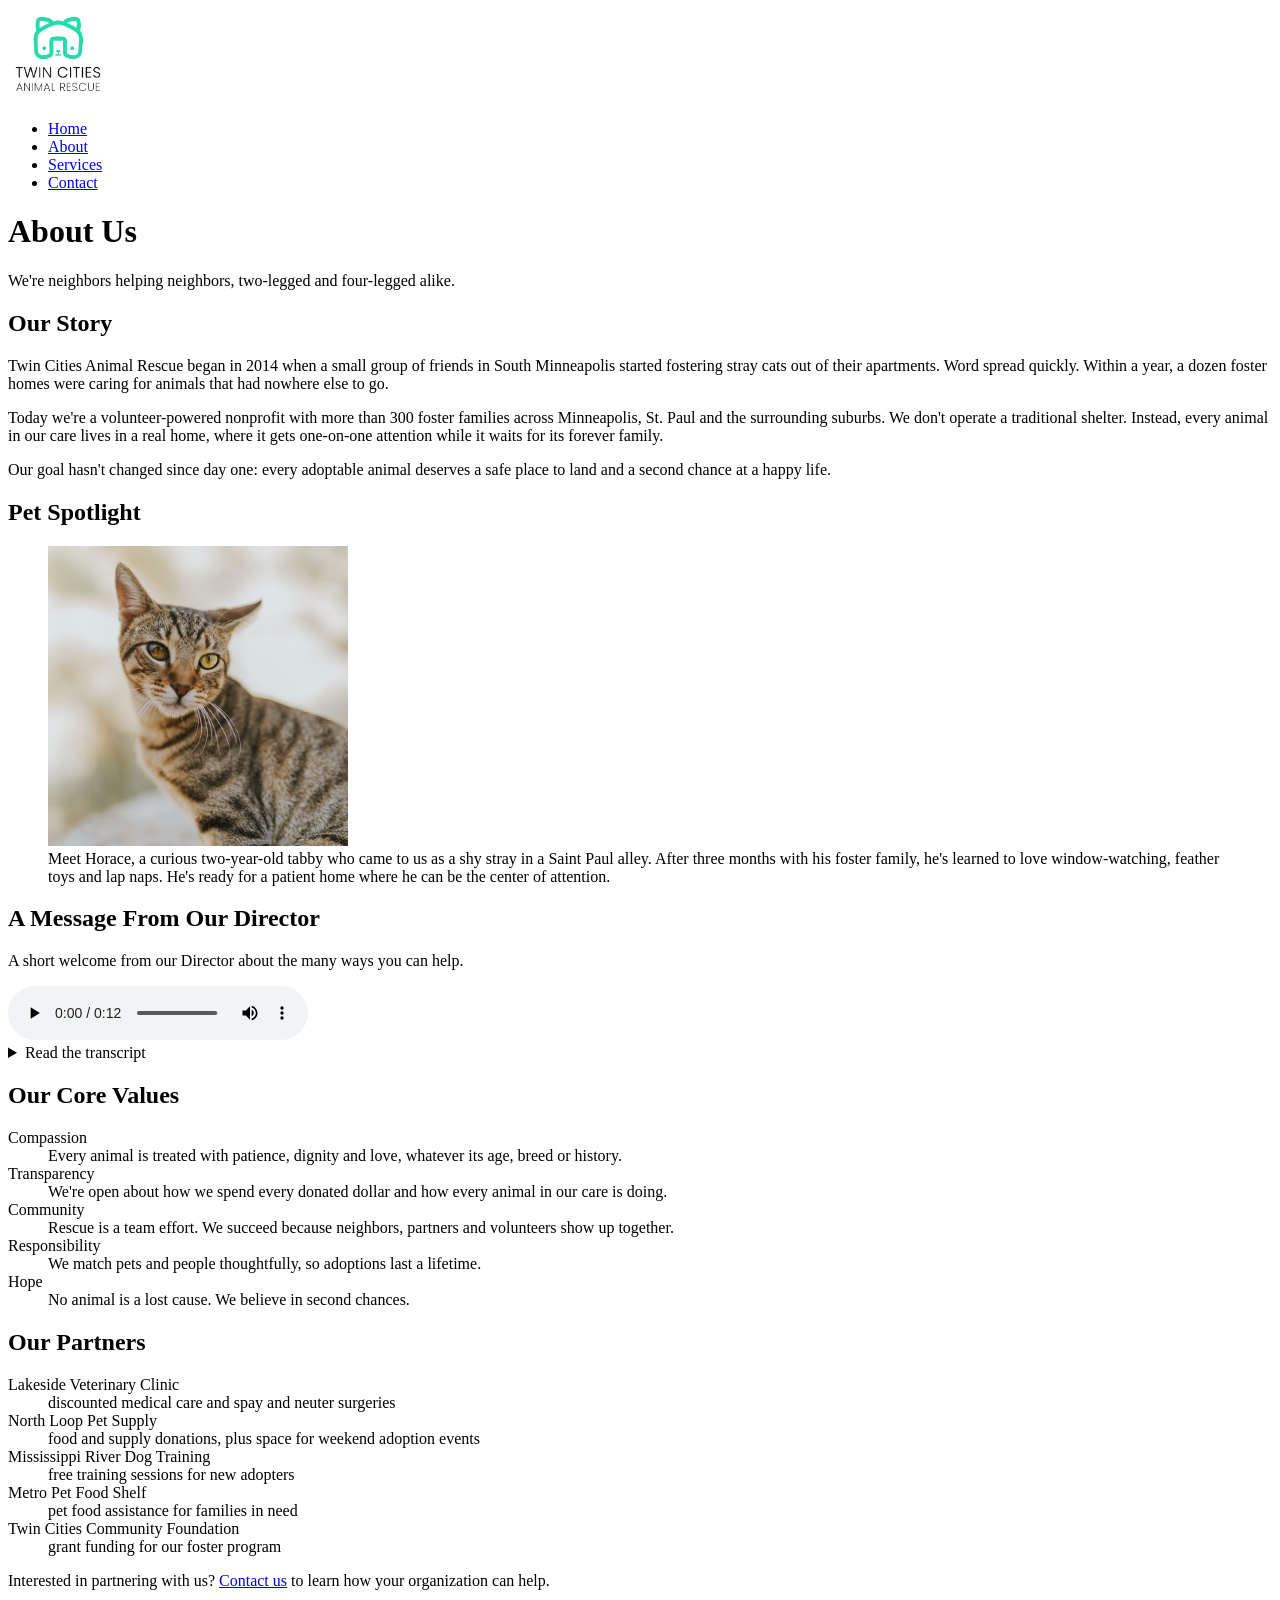
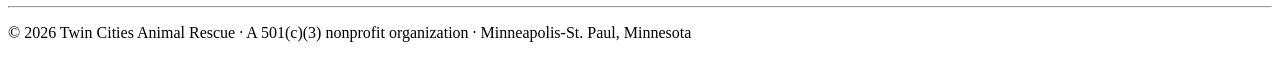
==== about.html @ 7f37abe1 "Touchstone Task 2: finished HTML-only site" ====
<!DOCTYPE html>
<html lang="en">
    <head>
        <meta charset="UTF-8">
        <meta name="viewport" content="width=device-width, initial-scale=1.0">
        <title>Twin Cities Animal Rescue | About</title> 
    </head>
    <body>
        <header>
            <img src="images/rescue-logo_c.png" alt="Twin Cities Animal Rescue Logo" width="100" height="92">
            <nav aria-label="Primary">
                <ul>
                    <li><a href="index.html">Home</a></li>
                    <li><a href="about.html" aria-current="page">About</a></li>
                    <li><a href="services.html">Services</a></li>
                    <li><a href="contact.html">Contact</a></li>
                </ul>
            </nav>
        </header>
        <main>
            <h1>About Us</h1>
            <p>We're neighbors helping neighbors, two-legged and four-legged alike.</p>
            <section>
                <h2>Our Story</h2>
                <p>Twin Cities Animal Rescue began in 2014 when a small group of friends in South Minneapolis started fostering stray cats out of their apartments. Word spread quickly. Within a year, a dozen foster homes were caring for animals that had nowhere else to go.</p>
                <p>Today we're a volunteer-powered nonprofit with more than 300 foster families across Minneapolis, St. Paul and the surrounding suburbs. We don't operate a traditional shelter. Instead, every animal in our care lives in a real home, where it gets one-on-one attention while it waits for its forever family.</p>
                <p>Our goal hasn't changed since day one: every adoptable animal deserves a safe place to land and a second chance at a happy life.</p>
            </section>
            <section>
                <h2>Pet Spotlight</h2>
                <figure>
                    <img src="images/rescue-pet-spotlight_c.png"
                    alt="an adorably mischievous looking young male tabby poses for the camera"
                    width="300"
                    height="300">
                    <figcaption>Meet Horace, a curious two-year-old tabby who came to us as a shy stray in a Saint Paul alley. After three months with his foster family, he's learned to love window-watching, feather toys and lap naps. He's ready for a patient home where he can be the center of attention.</figcaption>
                </figure>
            </section>
            <section>
                <h2>A Message From Our Director</h2>
                <p>A short welcome from our Director about the many ways you can help.</p>
                <audio
                    src="assets/audio/rescue-message_c.mp3"
                    controls
                    preload="metadata">
                    Your browser does not support the audio element.
                    If you wish to hear the director's message please <a href="assets/audio/rescue-message_c.mp3" download>download the audio (MP3 292KB)</a>.
                </audio>
                <details>
                    <summary>Read the transcript</summary>
                    <p><strong>Director:</strong> Every animal deserves a loving home. Whether you want to adopt, foster, or volunteer, there's a place for you here. Let's find the perfect match.</p>
                </details>
            </section>
            <section>
                <h2>Our Core Values</h2>
                <dl>
                    <dt>Compassion</dt>
                    <dd>Every animal is treated with patience, dignity and love, whatever its age, breed or history.</dd>
                    <dt>Transparency</dt>
                    <dd>We're open about how we spend every donated dollar and how every animal in our care is doing.</dd>
                    <dt>Community</dt>
                    <dd>Rescue is a team effort. We succeed because neighbors, partners and volunteers show up together.</dd>
                    <dt>Responsibility</dt>
                    <dd>We match pets and people thoughtfully, so adoptions last a lifetime.</dd>
                    <dt>Hope</dt>
                    <dd>No animal is a lost cause. We believe in second chances.</dd>
                </dl>
            </section>
            <section>
                <h2>Our Partners</h2>
                <dl>
                    <dt>Lakeside Veterinary Clinic</dt>
                    <dd>discounted medical care and spay and neuter surgeries</dd>
                    <dt>North Loop Pet Supply</dt>
                    <dd>food and supply donations, plus space for weekend adoption events</dd>
                    <dt>Mississippi River Dog Training</dt>
                    <dd>free training sessions for new adopters</dd>
                    <dt>Metro Pet Food Shelf</dt>
                    <dd>pet food assistance for families in need</dd>
                    <dt>Twin Cities Community Foundation</dt>
                    <dd>grant funding for our foster program</dd>
                </dl>
                <p>Interested in partnering with us? <a href="contact.html">Contact us</a> to learn how your organization can help.</p>
            </section>
        </main>
        <footer>
            <hr>
            <p>&copy; 2026 Twin Cities Animal Rescue · A 501(c)(3) nonprofit organization · Minneapolis-St. Paul, Minnesota</p>
        </footer>
    </body>
</html>
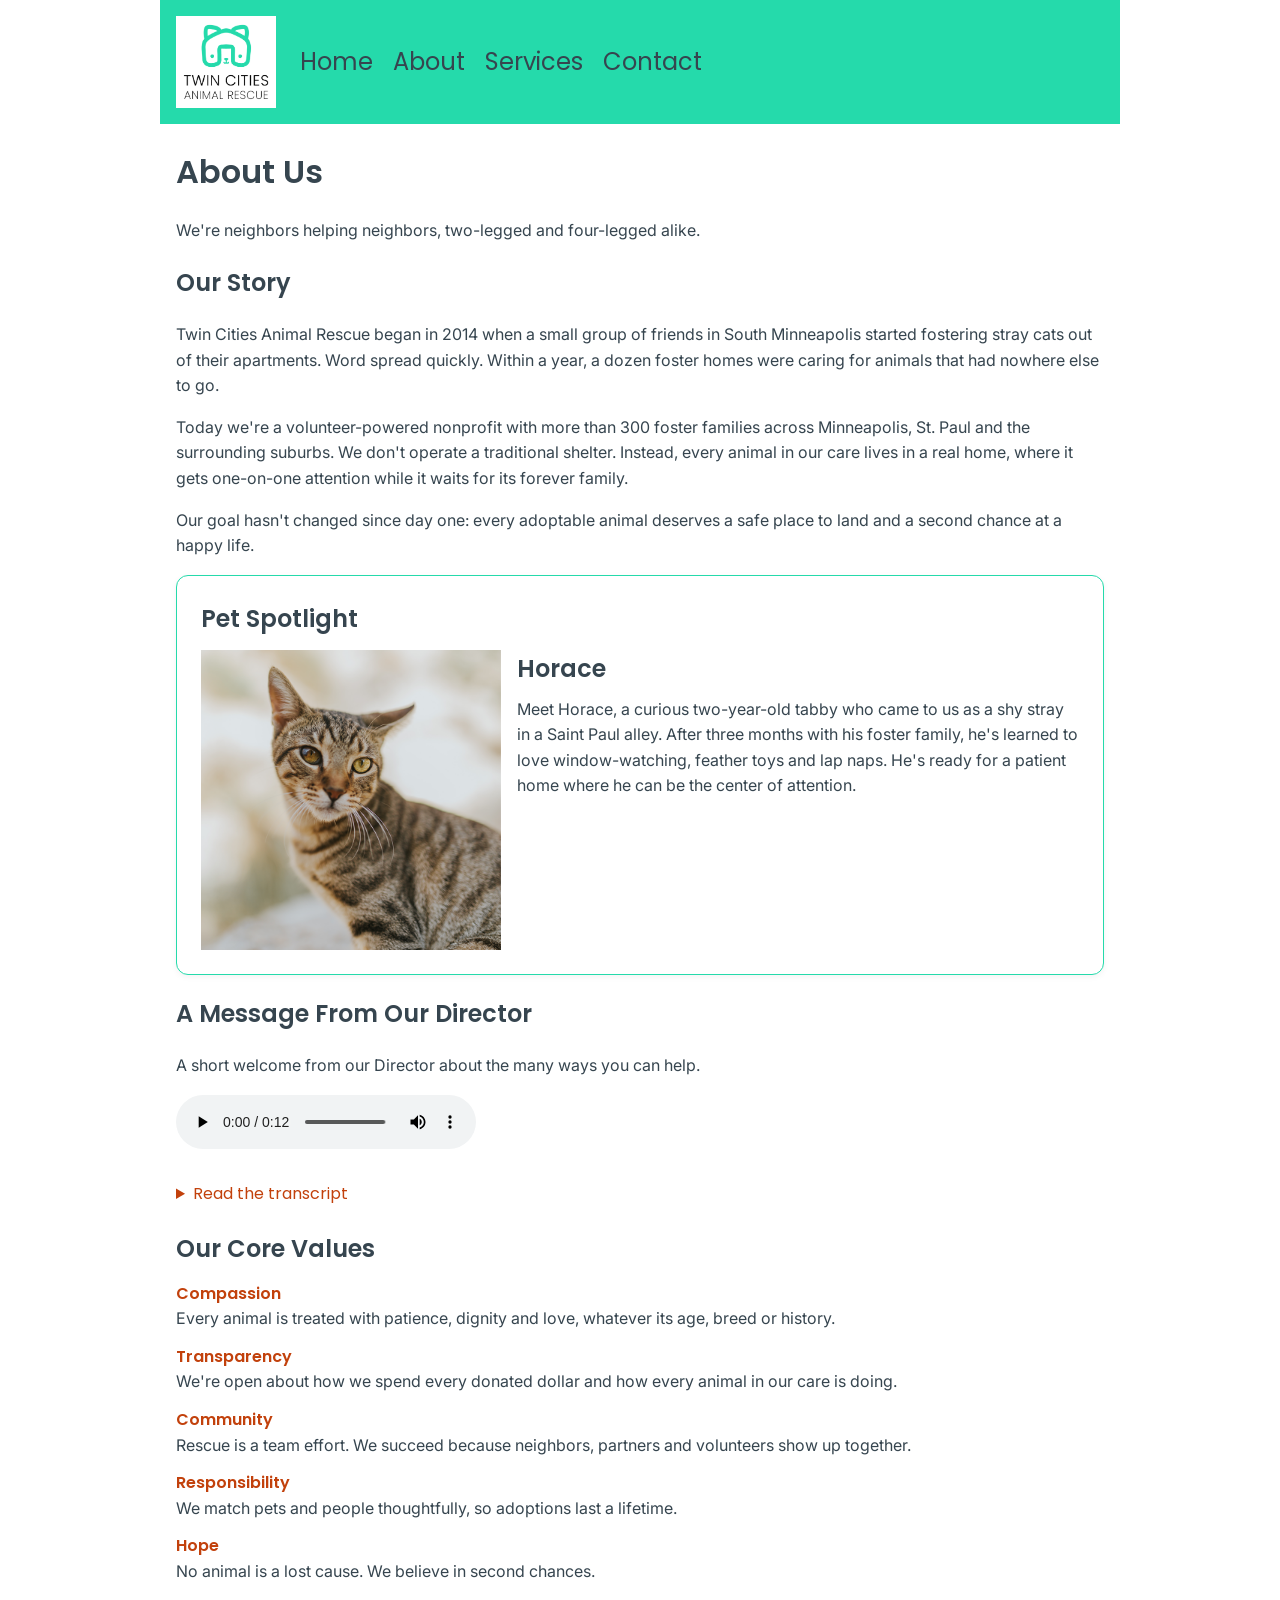
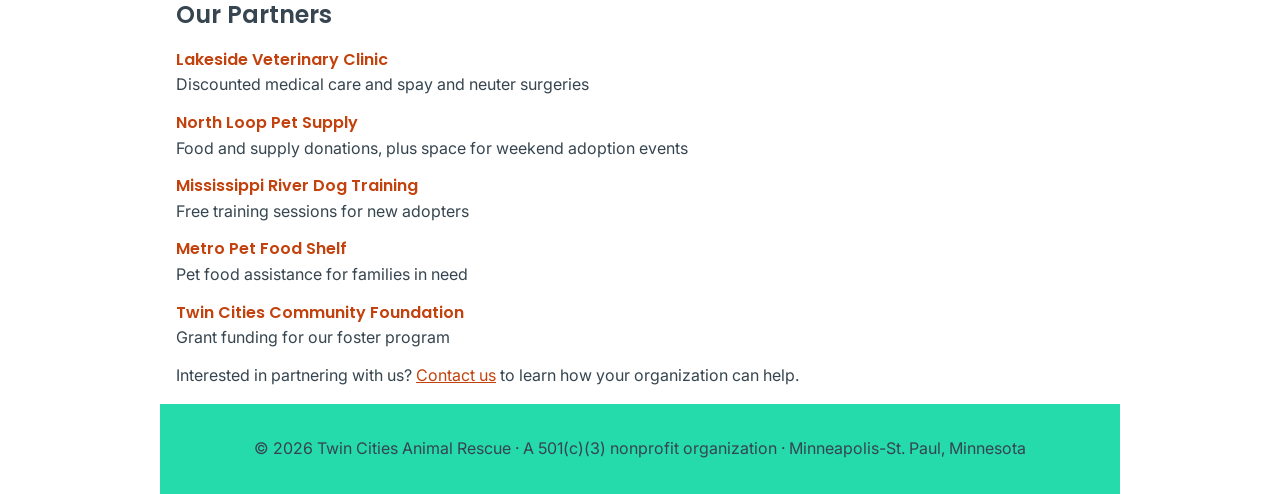
==== commit 6e8f0008: "Add CSS to the site" ====
--- a/about.html
+++ b/about.html
@@ -4,11 +4,15 @@
         <meta charset="UTF-8">
         <meta name="viewport" content="width=device-width, initial-scale=1.0">
         <title>Twin Cities Animal Rescue | About</title> 
+        <link rel="preconnect" href="https://fonts.googleapis.com">
+        <link rel="preconnect" href="https://fonts.gstatic.com" crossorigin>
+        <link href="https://fonts.googleapis.com/css2?family=Poppins:wght@400;600&family=Inter:opsz,wght@14..32,100..900&display=swap" rel="stylesheet">
+        <link rel="stylesheet" href="css/styles.css">
     </head>
     <body>
         <header>
             <img src="images/rescue-logo_c.png" alt="Twin Cities Animal Rescue Logo" width="100" height="92">
-            <nav aria-label="Primary">
+            <nav class="primary-nav" aria-label="Primary">
                 <ul>
                     <li><a href="index.html">Home</a></li>
                     <li><a href="about.html" aria-current="page">About</a></li>
@@ -26,14 +30,17 @@
                 <p>Today we're a volunteer-powered nonprofit with more than 300 foster families across Minneapolis, St. Paul and the surrounding suburbs. We don't operate a traditional shelter. Instead, every animal in our care lives in a real home, where it gets one-on-one attention while it waits for its forever family.</p>
                 <p>Our goal hasn't changed since day one: every adoptable animal deserves a safe place to land and a second chance at a happy life.</p>
             </section>
-            <section>
+            <section class="feature card">
                 <h2>Pet Spotlight</h2>
-                <figure>
+                <figure class="spotlight">
                     <img src="images/rescue-pet-spotlight_c.png"
                     alt="an adorably mischievous looking young male tabby poses for the camera"
                     width="300"
                     height="300">
-                    <figcaption>Meet Horace, a curious two-year-old tabby who came to us as a shy stray in a Saint Paul alley. After three months with his foster family, he's learned to love window-watching, feather toys and lap naps. He's ready for a patient home where he can be the center of attention.</figcaption>
+                    <figcaption>
+                        <h3>Horace</h3>
+                        <p>Meet Horace, a curious two-year-old tabby who came to us as a shy stray in a Saint Paul alley. After three months with his foster family, he's learned to love window-watching, feather toys and lap naps. He's ready for a patient home where he can be the center of attention.</p>
+                    </figcaption>
                 </figure>
             </section>
             <section>
@@ -46,12 +53,12 @@
                     Your browser does not support the audio element.
                     If you wish to hear the director's message please <a href="assets/audio/rescue-message_c.mp3" download>download the audio (MP3 292KB)</a>.
                 </audio>
-                <details>
+                <details class="transcript">
                     <summary>Read the transcript</summary>
                     <p><strong>Director:</strong> Every animal deserves a loving home. Whether you want to adopt, foster, or volunteer, there's a place for you here. Let's find the perfect match.</p>
                 </details>
             </section>
-            <section>
+            <section class="feature">
                 <h2>Our Core Values</h2>
                 <dl>
                     <dt>Compassion</dt>
@@ -66,25 +73,24 @@
                     <dd>No animal is a lost cause. We believe in second chances.</dd>
                 </dl>
             </section>
-            <section>
+            <section class="feature">
                 <h2>Our Partners</h2>
                 <dl>
                     <dt>Lakeside Veterinary Clinic</dt>
-                    <dd>discounted medical care and spay and neuter surgeries</dd>
+                    <dd>Discounted medical care and spay and neuter surgeries</dd>
                     <dt>North Loop Pet Supply</dt>
-                    <dd>food and supply donations, plus space for weekend adoption events</dd>
+                    <dd>Food and supply donations, plus space for weekend adoption events</dd>
                     <dt>Mississippi River Dog Training</dt>
-                    <dd>free training sessions for new adopters</dd>
+                    <dd>Free training sessions for new adopters</dd>
                     <dt>Metro Pet Food Shelf</dt>
-                    <dd>pet food assistance for families in need</dd>
+                    <dd>Pet food assistance for families in need</dd>
                     <dt>Twin Cities Community Foundation</dt>
-                    <dd>grant funding for our foster program</dd>
+                    <dd>Grant funding for our foster program</dd>
                 </dl>
                 <p>Interested in partnering with us? <a href="contact.html">Contact us</a> to learn how your organization can help.</p>
             </section>
         </main>
         <footer>
-            <hr>
             <p>&copy; 2026 Twin Cities Animal Rescue · A 501(c)(3) nonprofit organization · Minneapolis-St. Paul, Minnesota</p>
         </footer>
     </body>
--- a/css/styles.css
+++ b/css/styles.css
@@ -0,0 +1,437 @@
+:root {
+    --teal: #25DAAB;
+    --burnt-orange: #C2410C;
+    --white: #FFFFFF;
+    --charcoal: #36454F;
+    --font-heading: 'Poppins', Arial, Helvetica, sans-serif;
+    --font-body: 'Inter', Arial, Helvetica, sans-serif;
+}
+
+html {
+  box-sizing: border-box;
+}
+
+*, *::before, *::after {
+  box-sizing: inherit;
+}
+
+body {
+    background-color: var(--white);
+    color: var(--charcoal);
+    font-family: var(--font-body);
+    margin: 0;
+    line-height: 1.6;
+}
+
+main {
+    margin: 1rem;
+}
+
+footer {
+    display: flex;
+    flex-direction: column;
+    padding: 1rem;
+    background-color: var(--teal);
+    margin-top: 0.5rem;
+    text-align: center;
+}
+
+@media (min-width: 1024px) {
+    body {
+        max-width: 960px;
+        margin: auto;
+    }
+}
+
+header {
+    display: flex;
+    flex-direction: column;
+    align-items: center;
+    gap: 1.5rem;
+    padding: 1rem;
+    background-color: var(--teal);
+}
+
+@media (min-width: 768px) {
+    header {
+        flex-direction: row;
+    }
+}
+
+a {
+    color: var(--burnt-orange);
+}
+
+a:hover,
+a:focus-visible {
+    color: var(--charcoal);
+}
+
+.primary-nav ul {
+    display: flex;
+    flex-wrap: wrap;
+    align-items: center;
+    gap: 1.25rem;
+    list-style: none;
+    margin: 0;
+    padding: 0;
+}
+
+.primary-nav a {
+    display: block;
+    text-decoration: none;
+    color: var(--charcoal);
+    font-family: var(--font-heading);
+    font-weight: 400;
+}
+
+@media (min-width: 1024px) {
+    .primary-nav a {
+        font-size: 1.5em;
+    }
+}
+
+h1, h2, h3, h4, h5, h6 {
+    font-family: var(--font-heading);
+    font-weight: 600;
+}
+
+.hero img {
+    width: 100%;
+}
+
+img {
+    max-width: 100%; 
+    height: auto;
+}
+
+video {
+    width: 100%;
+    height: auto;
+}
+
+dl {
+    margin: 0 0 0.5rem 0;
+}
+
+dd {
+    margin: 0 0 0.75em 0;
+}
+
+dt {
+    font-family: var(--font-heading);
+    font-weight: 600;
+    color: var(--burnt-orange);
+}
+
+summary {
+    color: var(--burnt-orange);
+    font-family: var(--font-heading);
+    cursor: pointer;
+}
+
+.transcript {
+    margin: 1.5em 0;
+}
+
+.transcript strong {
+    color: var(--burnt-orange);
+}
+
+/* Cards */
+
+.card-list {
+    display: flex;
+    flex-wrap: wrap;
+    gap: 1.5rem;
+    list-style: none;
+    margin: 0;
+    padding: 0;
+}
+
+.card {
+    display: flex;
+    flex-direction: column;
+    background: var(--white);
+    border: 1px solid var(--teal);
+    border-radius: 12px;
+    padding: 1.5rem;
+    box-shadow: 0 2px 6px rgba(0, 0, 0, 0.05);
+}
+
+/* Call to Action List */
+
+.cta-card {
+    flex: 1 1 260px;
+    align-items: flex-start;
+}
+
+.cta-card:hover {
+    transform: translateY(-3px);
+    box-shadow: 0 8px 16px rgba(0, 0, 0, 0.08);
+}
+
+.cta-card h3 {
+    font-size: clamp(1.2rem, 2vw, 1.4rem);
+    margin: 0 0 0.5rem 0;
+}
+
+.cta-card p {
+    margin: 0 0 1.25rem 0;
+}
+
+.cta-link {
+    margin-top: auto;
+    font-weight: 600;
+    text-decoration: none;
+}
+
+.cta-link:hover,
+.cta-link:focus-visible {
+    text-decoration: underline;
+}
+
+/* Stats List */
+
+.stat-card {
+    flex: 1 1 160px;
+    align-items: center;
+}
+
+.stat-card strong {
+    font-size: clamp(1.5rem, 4vw, 2.5rem);
+    color: var(--burnt-orange);
+    margin: 0 0 0.5rem 0;
+}
+
+.stat-card p {
+    text-align: center; 
+    margin: 0;
+}
+
+/* Foster List */
+
+.foster-card {
+    flex: 1 1 260px;
+    align-items: flex-start;
+}
+
+.foster-card h3 {
+    font-size: clamp(1.2rem, 2vw, 1.4rem);
+    margin: 0 0 0.5rem 0;
+}
+
+.foster-card ul {
+    padding-left: 1em;
+}
+
+/* Adoption Process List */
+
+.adopt-card-list {
+    counter-reset: step;
+}
+
+.adopt-card {
+    flex: 1 1 240px;
+    counter-increment: step;
+}
+
+.adopt-card strong::before {
+    content: counter(step);
+    display: inline-flex;
+    align-items: center;
+    justify-content: center;
+    width: 2.5rem;
+    height: 2.5rem;
+    border-radius: 50%;
+    background: var(--burnt-orange);
+    color: var(--white);
+    font-weight: 600;
+    margin-right: 0.5rem;
+}
+
+.adopt-card strong {
+    font-size: clamp(1.25rem, 2.5vw, 1.5rem);
+    color: var(--burnt-orange);
+    margin: 0 0 0.5rem 0;
+    font-family: var(--font-heading);
+    font-weight: 600;
+}
+
+.adopt-card p {
+    margin: 0;
+}
+
+/* Spotlight Feature */
+
+.feature h2 {
+    margin: 0 0 0.75rem 0;
+}
+
+.feature p {
+    margin: 0.75rem 0 0 0;
+}
+
+.spotlight {
+    display: flex;
+    flex-direction: column;
+    gap: 1rem;
+    margin: 0;
+}
+
+.spotlight figcaption {
+    flex: 1;
+}
+
+.spotlight p {
+    margin: 0;
+}
+
+.spotlight img {
+    width: 100%;
+}
+
+.spotlight h3 {
+    font-size: 1.5em;
+    margin: 0 0 0.5rem 0;
+}
+
+@media (min-width: 768px) {
+    .spotlight {
+        flex-direction: row;
+    }
+    .spotlight img {
+        width: 300px;
+        height: 300px;
+    }
+}
+
+/* Forms and Fields */
+
+.split-page {
+    display:flex; 
+    flex-direction: column; 
+    gap: 1em;
+}
+
+@media (min-width: 1024px) {
+    .split-page {
+        flex-direction: row;
+    }
+}
+
+.info-panel {
+    gap: 1em; 
+    display:flex; 
+    flex-direction: column;
+}
+
+.info-panel .card {
+    border-color: var(--charcoal);
+    padding: 0.5em;
+}
+
+.info-panel .card h2 {
+    margin: 0;
+}
+
+form {
+    display: flex;
+    flex-direction: column;
+    gap: 1.5em;
+}
+
+input, select, textarea, button {
+    font: inherit;
+    color: inherit;
+}
+
+input[type="text"], input[type="email"], select, textarea {
+    width: 100%;
+    padding: 0.5rem;
+    border: 1px solid var(--charcoal);
+    margin-bottom: 1em;
+}
+
+input[type="text"]:focus-visible, input[type="email"]:focus-visible, select:focus-visible, textarea:focus-visible {
+    outline: 3px solid var(--burnt-orange);
+}
+
+fieldset {
+    min-width: 0;
+}
+
+fieldset.card {
+    padding: 1em;
+}
+
+label {
+    display: block;
+}
+
+legend {
+    color: var(--burnt-orange);
+    font-family: var(--font-heading);
+    font-weight: 600;
+}
+
+.hint {
+    margin: 0;
+    font-size: 0.8em;
+}
+
+.options {
+    display: flex;
+    flex-direction: column;
+    flex-wrap: wrap;
+    gap: 1em;
+    accent-color: var(--burnt-orange);
+}
+
+@media (min-width: 768px) {
+    .options {
+        flex-direction: row;
+    }
+}
+
+.submit-btn {
+    padding: 0.75rem 1.75rem;
+    background-color: var(--burnt-orange);
+    color: var(--white);
+    border: none;
+    border-radius: 8px;
+    box-shadow: 0 2px 4px rgba(0, 0, 0, 0.2);
+    cursor: pointer;
+    transition: background-color 0.2s ease, transform 0.1s ease, box-shadow 0.2s ease;
+}
+
+.submit-btn:hover {
+  background-color: var(--charcoal);
+  box-shadow: 0 4px 12px rgba(0, 0, 0, 0.3);
+}
+
+.submit-btn:active {
+  transform: translateY(1px);
+  box-shadow: 0 1px 2px rgba(0, 0, 0, 0.2);
+}
+
+/* Sidebar / Info Boxes */
+
+.schedule {
+    border-collapse: collapse;
+}
+
+.schedule caption {
+    text-align: left;
+    margin-bottom: 0.75em;
+}
+
+.schedule th, .schedule td {
+    padding: 0.75em;
+    border: 1px solid var(--charcoal);
+}
+
+address {
+    font-style: normal;
+    line-height: 1.25;
+}
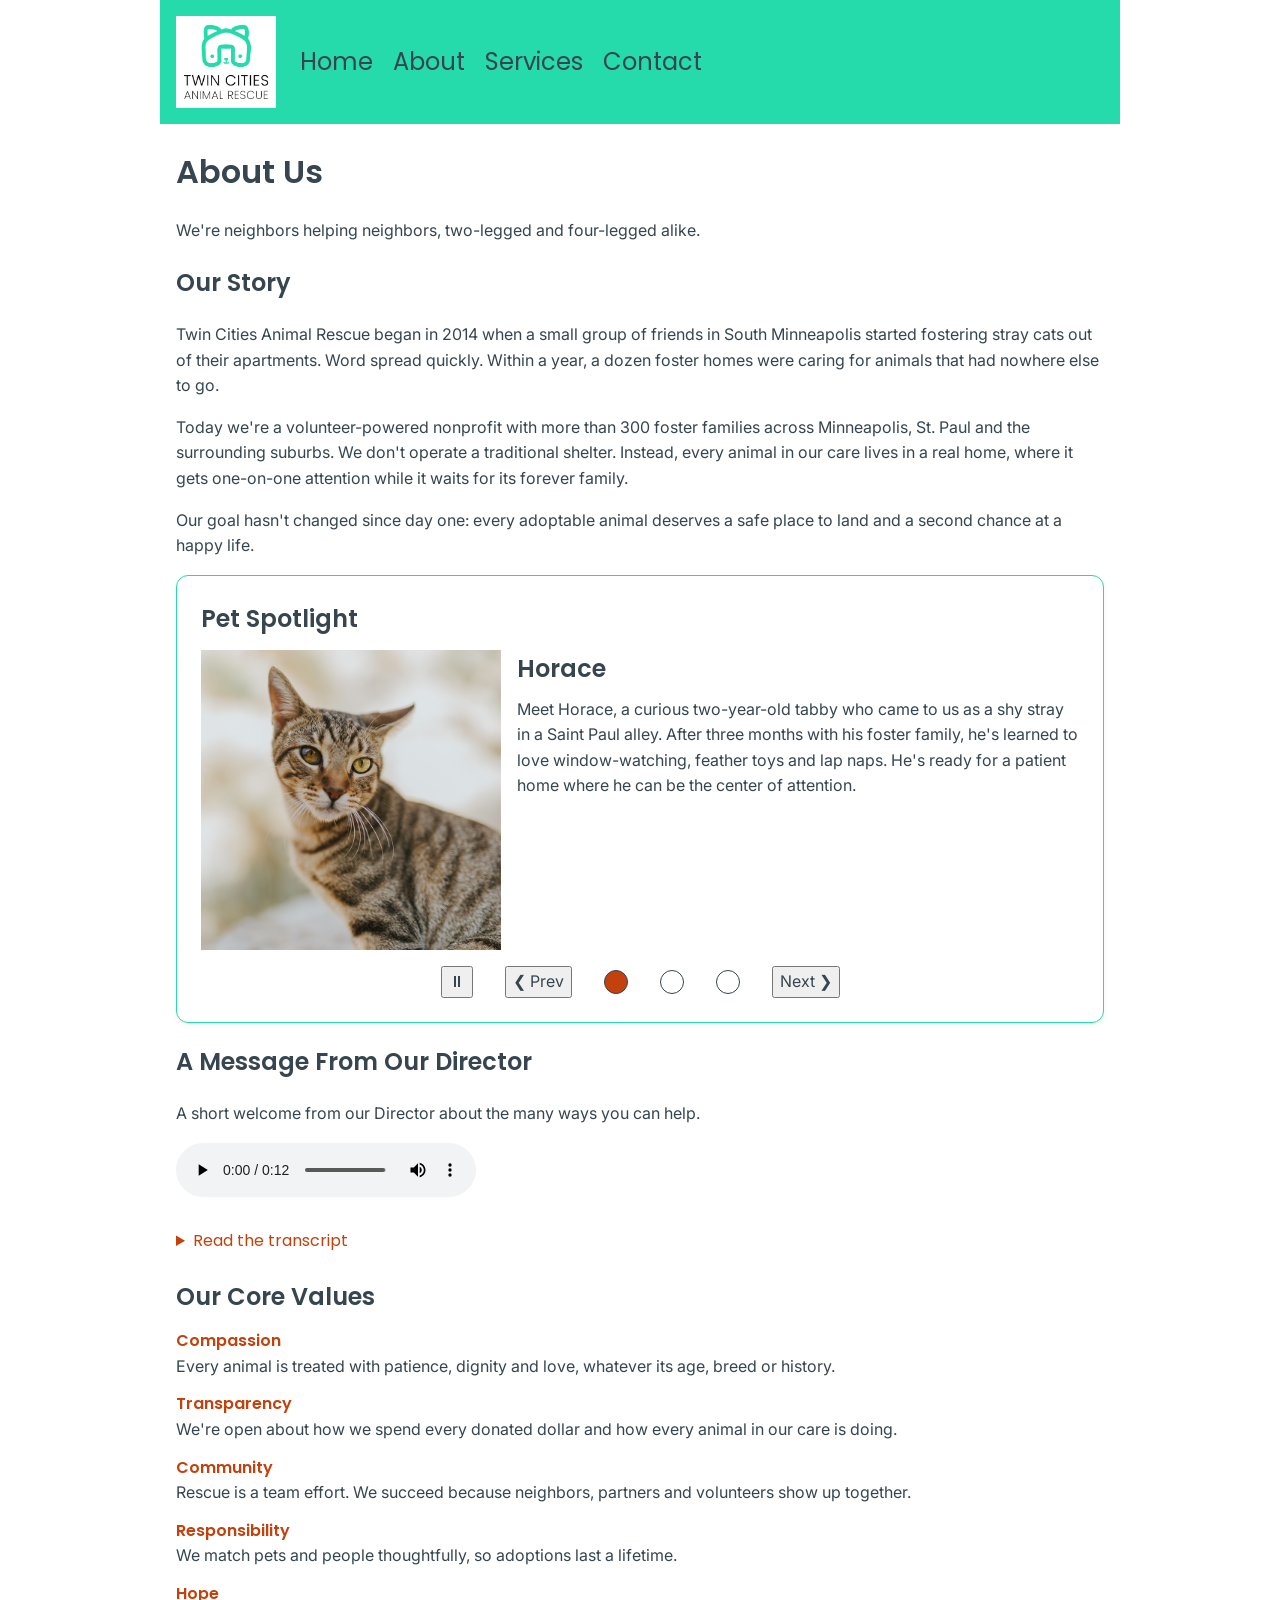
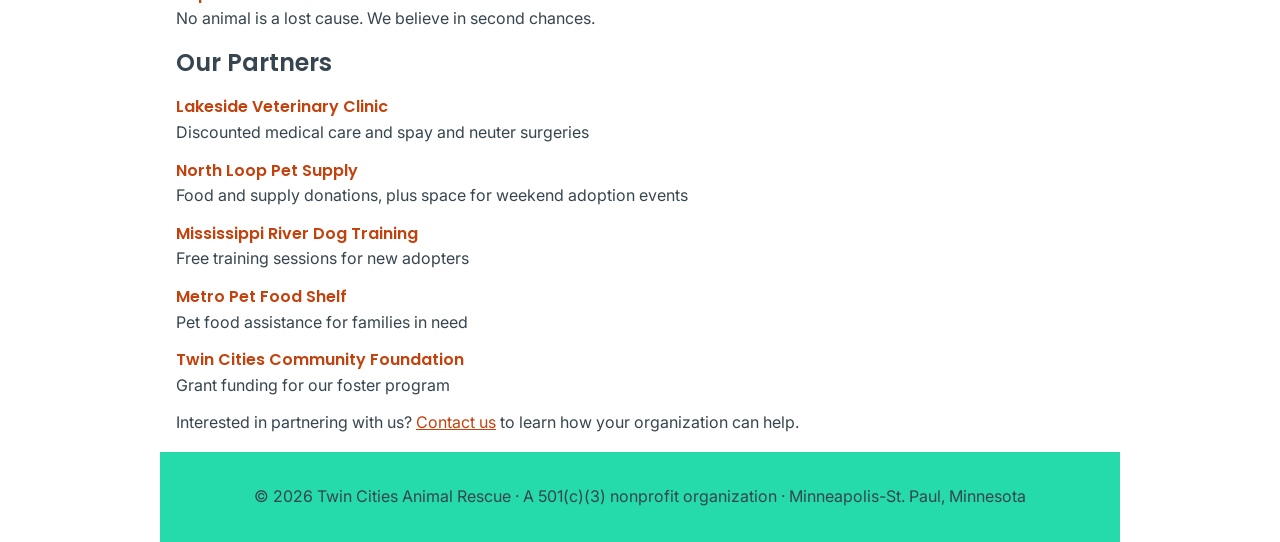
==== commit 30117079: "Adding a javascript carousel and also javascript form validation" ====
--- a/about.html
+++ b/about.html
@@ -8,6 +8,7 @@
         <link rel="preconnect" href="https://fonts.gstatic.com" crossorigin>
         <link href="https://fonts.googleapis.com/css2?family=Poppins:wght@400;600&family=Inter:opsz,wght@14..32,100..900&display=swap" rel="stylesheet">
         <link rel="stylesheet" href="css/styles.css">
+        <script src="js/carousel.js" defer></script>
     </head>
     <body>
         <header>
@@ -30,18 +31,48 @@
                 <p>Today we're a volunteer-powered nonprofit with more than 300 foster families across Minneapolis, St. Paul and the surrounding suburbs. We don't operate a traditional shelter. Instead, every animal in our care lives in a real home, where it gets one-on-one attention while it waits for its forever family.</p>
                 <p>Our goal hasn't changed since day one: every adoptable animal deserves a safe place to land and a second chance at a happy life.</p>
             </section>
-            <section class="feature card">
-                <h2>Pet Spotlight</h2>
-                <figure class="spotlight">
-                    <img src="images/rescue-pet-spotlight_c.png"
-                    alt="an adorably mischievous looking young male tabby poses for the camera"
-                    width="300"
-                    height="300">
-                    <figcaption>
-                        <h3>Horace</h3>
-                        <p>Meet Horace, a curious two-year-old tabby who came to us as a shy stray in a Saint Paul alley. After three months with his foster family, he's learned to love window-watching, feather toys and lap naps. He's ready for a patient home where he can be the center of attention.</p>
-                    </figcaption>
-                </figure>
+            <section class="carousel feature card">
+                <ul class="slides">
+                    <li class="slide active">
+                        <h2>Pet Spotlight</h2>
+                        <figure class="spotlight">
+                            <img src="images/rescue-pet-spotlight_c.png"
+                            alt="an adorably mischievous looking young male tabby poses for the camera"
+                            width="300"
+                            height="300">
+                            <figcaption>
+                                <h3>Horace</h3>
+                                <p>Meet Horace, a curious two-year-old tabby who came to us as a shy stray in a Saint Paul alley. After three months with his foster family, he's learned to love window-watching, feather toys and lap naps. He's ready for a patient home where he can be the center of attention.</p>
+                            </figcaption>
+                        </figure>
+                    </li>
+                    <li class="slide" inert>
+                        <h2>Pet Spotlight</h2>
+                        <figure class="spotlight">
+                            <img src="images/rescue-pet_c.png" alt="closeup of an adorable red guinea pig" width="300" height="300">
+                            <figcaption>
+                                <h3>Peanut &#x1F95C;</h3>
+                                <p>Peanut is an adorable young guinea pig who enjoys cuddles and cucumbers.</p>
+                            </figcaption>
+                        </figure>
+                    </li>
+                    <li class="slide" inert>
+                        <h2>Pet Spotlight</h2>
+                        <figure class="spotlight">
+                            <img src="images/baby_sloth.jpg" alt="a close up of a rediculously cute baby sloth looking right in your eyes" width="300" height="300">
+                            <figcaption>
+                                <h3>Bella</h3>
+                                <p>Ok you can't really adopt Bella but wow she is one beautiful baby sloth and who doesn't want to see a baby sloth pic.</p>
+                            </figcaption>
+                        </figure>
+                    </li>
+                </ul>
+                <nav class="carousel-controls" aria-label="Carousel">
+                    <button type="button" class="nav pause" aria-label="Pause Carousel">&#9208;&#xFE0E;</button>
+                    <button type="button" class="nav prev" aria-label="Previous slide">&#10094; Prev</button>
+                    <div class="dots" role="group" aria-label="Choose a slide"></div>
+                    <button type="button" class="nav next" aria-label="Next slide">Next &#10095;</button>
+                </nav>
             </section>
             <section>
                 <h2>A Message From Our Director</h2>
--- a/css/styles.css
+++ b/css/styles.css
@@ -8,11 +8,13 @@
 }
 
 html {
-  box-sizing: border-box;
-}
-
-*, *::before, *::after {
-  box-sizing: inherit;
+    box-sizing: border-box;
+}
+
+*,
+*::before,
+*::after {
+    box-sizing: inherit;
 }
 
 body {
@@ -91,7 +93,12 @@
     }
 }
 
-h1, h2, h3, h4, h5, h6 {
+h1,
+h2,
+h3,
+h4,
+h5,
+h6 {
     font-family: var(--font-heading);
     font-weight: 600;
 }
@@ -101,7 +108,7 @@
 }
 
 img {
-    max-width: 100%; 
+    max-width: 100%;
     height: auto;
 }
 
@@ -205,7 +212,7 @@
 }
 
 .stat-card p {
-    text-align: center; 
+    text-align: center;
     margin: 0;
 }
 
@@ -262,55 +269,11 @@
     margin: 0;
 }
 
-/* Spotlight Feature */
-
-.feature h2 {
-    margin: 0 0 0.75rem 0;
-}
-
-.feature p {
-    margin: 0.75rem 0 0 0;
-}
-
-.spotlight {
-    display: flex;
-    flex-direction: column;
-    gap: 1rem;
-    margin: 0;
-}
-
-.spotlight figcaption {
-    flex: 1;
-}
-
-.spotlight p {
-    margin: 0;
-}
-
-.spotlight img {
-    width: 100%;
-}
-
-.spotlight h3 {
-    font-size: 1.5em;
-    margin: 0 0 0.5rem 0;
-}
-
-@media (min-width: 768px) {
-    .spotlight {
-        flex-direction: row;
-    }
-    .spotlight img {
-        width: 300px;
-        height: 300px;
-    }
-}
-
 /* Forms and Fields */
 
 .split-page {
-    display:flex; 
-    flex-direction: column; 
+    display: flex;
+    flex-direction: column;
     gap: 1em;
 }
 
@@ -321,8 +284,8 @@
 }
 
 .info-panel {
-    gap: 1em; 
-    display:flex; 
+    gap: 1em;
+    display: flex;
     flex-direction: column;
 }
 
@@ -341,20 +304,50 @@
     gap: 1.5em;
 }
 
-input, select, textarea, button {
+input,
+select,
+textarea,
+button {
     font: inherit;
     color: inherit;
 }
 
-input[type="text"], input[type="email"], select, textarea {
+input[type="text"],
+input[type="email"],
+select,
+textarea {
     width: 100%;
     padding: 0.5rem;
     border: 1px solid var(--charcoal);
     margin-bottom: 1em;
 }
 
-input[type="text"]:focus-visible, input[type="email"]:focus-visible, select:focus-visible, textarea:focus-visible {
+input[type="text"]:focus-visible,
+input[type="email"]:focus-visible,
+select:focus-visible,
+textarea:focus-visible {
     outline: 3px solid var(--burnt-orange);
+}
+
+/* error messages */
+
+label {
+    display: flex;
+    flex-direction: column;
+    gap: 0.25rem;
+    margin-bottom: 1rem;
+}
+
+label:has(:user-invalid)::after,
+form.was-validated label:has(:invalid)::after {
+    content: attr(data-error);
+    color: var(--burnt-orange);
+    font-size: 0.875rem;
+}
+
+label:has(:user-invalid) input,
+form.was-validated label:has(:invalid) input {
+    border: 2px solid var(--burnt-orange);
 }
 
 fieldset {
@@ -406,13 +399,13 @@
 }
 
 .submit-btn:hover {
-  background-color: var(--charcoal);
-  box-shadow: 0 4px 12px rgba(0, 0, 0, 0.3);
+    background-color: var(--charcoal);
+    box-shadow: 0 4px 12px rgba(0, 0, 0, 0.3);
 }
 
 .submit-btn:active {
-  transform: translateY(1px);
-  box-shadow: 0 1px 2px rgba(0, 0, 0, 0.2);
+    transform: translateY(1px);
+    box-shadow: 0 1px 2px rgba(0, 0, 0, 0.2);
 }
 
 /* Sidebar / Info Boxes */
@@ -426,7 +419,8 @@
     margin-bottom: 0.75em;
 }
 
-.schedule th, .schedule td {
+.schedule th,
+.schedule td {
     padding: 0.75em;
     border: 1px solid var(--charcoal);
 }
@@ -434,4 +428,100 @@
 address {
     font-style: normal;
     line-height: 1.25;
+}
+
+/* Spotlight Feature */
+
+.feature h2 {
+    margin: 0 0 0.75rem 0;
+}
+
+.feature p {
+    margin: 0.75rem 0 0 0;
+}
+
+.spotlight {
+    display: flex;
+    flex-direction: column;
+    gap: 1rem;
+    margin: 0;
+}
+
+.spotlight figcaption {
+    flex: 1;
+}
+
+.spotlight p {
+    margin: 0;
+}
+
+.spotlight img {
+    width: 100%;
+}
+
+.spotlight h3 {
+    font-size: 1.5em;
+    margin: 0 0 0.5rem 0;
+}
+
+@media (min-width: 768px) {
+    .spotlight {
+        flex-direction: row;
+    }
+
+    .spotlight img {
+        width: 300px;
+        height: 300px;
+    }
+}
+
+/* Carousel */
+
+.carousel {
+    align-items: center;
+}
+
+.carousel-controls {
+    margin-top: 1em;
+    display: flex;
+    gap: 2em;
+    align-items: center;
+}
+
+.slides {
+    list-style: none;
+    margin: 0;
+    padding: 0;
+    display: grid;
+}
+
+.slide {
+    grid-area: 1/1;
+    opacity: 0;
+    visibility: hidden;
+    transition: opacity 1.5s ease-in-out, visibility 1.5s;
+}
+
+.slide.active {
+    visibility: visible;
+    opacity: 1;
+}
+
+.dots {
+    display: flex;
+    gap: 2rem;
+    align-items: center;
+}
+
+.dots button {
+    width: 24px;
+    height: 24px;
+    border: 1px solid var(--charcoal);
+    background: var(--white);
+    cursor: pointer;
+    border-radius: 50%;
+}
+
+.dots button.active {
+    background: var(--burnt-orange);
 }
